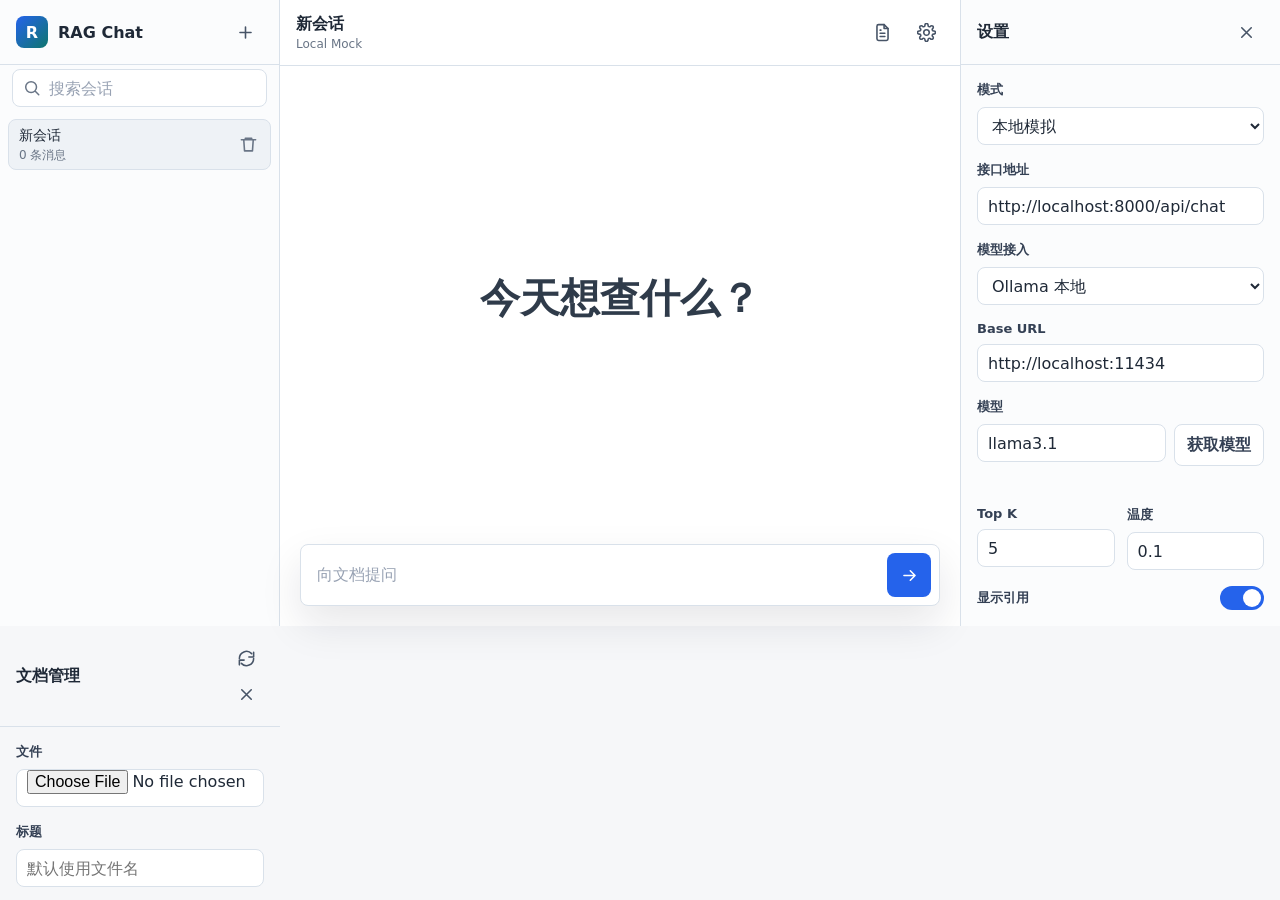
==== frontend/index.html @ 35ca2ca0 "Initial commit" ====
<!doctype html>
<html lang="zh-CN">
  <head>
    <meta charset="utf-8" />
    <meta name="viewport" content="width=device-width, initial-scale=1" />
    <title>RAG Chat</title>
    <link rel="stylesheet" href="./styles.css?v=3" />
  </head>
  <body>
    <div class="app-shell">
      <aside class="sidebar" aria-label="会话">
        <div class="sidebar-head">
          <div class="brand">
            <span class="brand-mark">R</span>
            <span class="brand-name">RAG Chat</span>
          </div>
          <button class="icon-button" id="new-chat" type="button" title="新建会话" aria-label="新建会话">
            <svg viewBox="0 0 24 24" aria-hidden="true">
              <path d="M12 5v14M5 12h14" />
            </svg>
          </button>
        </div>

        <div class="search-wrap">
          <svg viewBox="0 0 24 24" aria-hidden="true">
            <path d="m21 21-4.3-4.3M10.8 18a7.2 7.2 0 1 1 0-14.4 7.2 7.2 0 0 1 0 14.4Z" />
          </svg>
          <input id="session-search" type="search" placeholder="搜索会话" />
        </div>

        <nav class="session-list" id="session-list" aria-label="历史会话"></nav>
      </aside>

      <main class="chat-main">
        <header class="topbar">
          <button class="icon-button mobile-only" id="toggle-sidebar" type="button" title="会话" aria-label="会话">
            <svg viewBox="0 0 24 24" aria-hidden="true">
              <path d="M4 6h16M4 12h16M4 18h16" />
            </svg>
          </button>
          <div class="conversation-title">
            <span id="active-title">新会话</span>
            <small id="active-subtitle">Hybrid Retrieval</small>
          </div>
          <div class="topbar-actions">
            <button class="icon-button" id="toggle-documents" type="button" title="文档管理" aria-label="文档管理">
              <svg viewBox="0 0 24 24" aria-hidden="true">
                <path d="M14 2H7a2 2 0 0 0-2 2v16a2 2 0 0 0 2 2h10a2 2 0 0 0 2-2V7Z" />
                <path d="M14 2v5h5M9 13h6M9 17h6M9 9h1" />
              </svg>
            </button>
            <button class="icon-button" id="toggle-settings" type="button" title="设置" aria-label="设置">
              <svg viewBox="0 0 24 24" aria-hidden="true">
                <path d="M12 15.5a3.5 3.5 0 1 0 0-7 3.5 3.5 0 0 0 0 7Z" />
                <path d="M19.4 15a1.7 1.7 0 0 0 .3 1.9l.1.1a2 2 0 1 1-2.8 2.8l-.1-.1a1.7 1.7 0 0 0-1.9-.3 1.7 1.7 0 0 0-1 1.6v.3a2 2 0 1 1-4 0V21a1.7 1.7 0 0 0-1-1.6 1.7 1.7 0 0 0-1.9.3l-.1.1A2 2 0 1 1 4.2 17l.1-.1A1.7 1.7 0 0 0 4.6 15a1.7 1.7 0 0 0-1.6-1H2.7a2 2 0 1 1 0-4H3a1.7 1.7 0 0 0 1.6-1 1.7 1.7 0 0 0-.3-1.9L4.2 7A2 2 0 1 1 7 4.2l.1.1A1.7 1.7 0 0 0 9 4.6a1.7 1.7 0 0 0 1-1.6v-.3a2 2 0 1 1 4 0V3a1.7 1.7 0 0 0 1 1.6 1.7 1.7 0 0 0 1.9-.3l.1-.1A2 2 0 1 1 19.8 7l-.1.1a1.7 1.7 0 0 0-.3 1.9 1.7 1.7 0 0 0 1.6 1h.3a2 2 0 1 1 0 4H21a1.7 1.7 0 0 0-1.6 1Z" />
              </svg>
            </button>
          </div>
        </header>

        <section class="message-scroll" id="message-scroll" aria-live="polite">
          <div class="empty-state" id="empty-state">
            <h1>今天想查什么？</h1>
          </div>
          <div class="messages" id="messages"></div>
        </section>

        <section class="composer-wrap">
          <form class="composer" id="composer">
            <textarea id="prompt-input" rows="1" placeholder="向文档提问"></textarea>
            <button class="send-button" id="send-button" type="submit" title="发送" aria-label="发送">
              <svg viewBox="0 0 24 24" aria-hidden="true">
                <path d="M5 12h14M13 6l6 6-6 6" />
              </svg>
            </button>
          </form>
        </section>
      </main>

      <aside class="settings-panel" id="settings-panel" aria-label="设置">
        <div class="settings-head">
          <h2>设置</h2>
          <button class="icon-button" id="close-settings" type="button" title="关闭" aria-label="关闭">
            <svg viewBox="0 0 24 24" aria-hidden="true">
              <path d="M6 6l12 12M18 6 6 18" />
            </svg>
          </button>
        </div>

        <div class="field">
          <label for="mode-select">模式</label>
          <select id="mode-select">
            <option value="mock">本地模拟</option>
            <option value="api">后端接口</option>
          </select>
        </div>

        <div class="field">
          <label for="api-url">接口地址</label>
          <input id="api-url" type="url" value="http://localhost:8000/api/chat" />
        </div>

        <div class="field">
          <label for="llm-provider">模型接入</label>
          <select id="llm-provider">
            <option value="ollama">Ollama 本地</option>
            <option value="openai-compatible">OpenAI 兼容 API</option>
          </select>
        </div>

        <div class="field">
          <label for="llm-base-url">Base URL</label>
          <input id="llm-base-url" type="url" value="http://localhost:11434" />
        </div>

        <div class="field" id="llm-api-key-field">
          <label for="llm-api-key">API Key</label>
          <input id="llm-api-key" type="password" autocomplete="off" placeholder="sk-..." />
        </div>

        <div class="field">
          <label for="model-name">模型</label>
          <div class="model-picker">
            <input id="model-name" type="text" list="model-options" value="llama3.1" />
            <button class="secondary-button" id="refresh-models" type="button">获取模型</button>
          </div>
          <datalist id="model-options"></datalist>
          <small id="models-status"></small>
        </div>

        <div class="field-row">
          <div class="field">
            <label for="top-k">Top K</label>
            <input id="top-k" type="number" min="1" max="20" value="5" />
          </div>
          <div class="field">
            <label for="temperature">温度</label>
            <input id="temperature" type="number" min="0" max="2" step="0.1" value="0.1" />
          </div>
        </div>

        <div class="switch-field">
          <span>显示引用</span>
          <label class="switch">
            <input id="show-citations" type="checkbox" checked />
            <span></span>
          </label>
        </div>
      </aside>

      <aside class="documents-panel" id="documents-panel" aria-label="文档管理">
        <div class="settings-head">
          <h2>文档管理</h2>
          <div class="panel-actions">
            <button class="icon-button" id="refresh-documents" type="button" title="刷新" aria-label="刷新">
              <svg viewBox="0 0 24 24" aria-hidden="true">
                <path d="M21 12a9 9 0 0 1-15.5 6.2M3 12A9 9 0 0 1 18.5 5.8" />
                <path d="M21 4v6h-6M3 20v-6h6" />
              </svg>
            </button>
            <button class="icon-button" id="close-documents" type="button" title="关闭" aria-label="关闭">
              <svg viewBox="0 0 24 24" aria-hidden="true">
                <path d="M6 6l12 12M18 6 6 18" />
              </svg>
            </button>
          </div>
        </div>

        <form class="document-form" id="document-form">
          <div class="field">
            <label for="document-file">文件</label>
            <input id="document-file" type="file" required />
          </div>
          <div class="field">
            <label for="document-title">标题</label>
            <input id="document-title" type="text" placeholder="默认使用文件名" />
          </div>
          <div class="field-row">
            <div class="field">
              <label for="document-tenant">租户</label>
              <input id="document-tenant" type="text" placeholder="tenant-a" />
            </div>
            <div class="field">
              <label for="document-owner">所有者</label>
              <input id="document-owner" type="text" placeholder="user-001" />
            </div>
          </div>
          <div class="field">
            <label for="document-groups">用户组</label>
            <input id="document-groups" type="text" placeholder="compliance, legal" />
          </div>
          <div class="field">
            <label for="document-principals">用户 ID</label>
            <input id="document-principals" type="text" placeholder="user-001, user-002" />
          </div>
          <div class="field">
            <label for="document-classification">密级</label>
            <select id="document-classification">
              <option value="public">public</option>
              <option value="internal" selected>internal</option>
              <option value="confidential">confidential</option>
              <option value="restricted">restricted</option>
              <option value="secret">secret</option>
            </select>
          </div>
          <button class="primary-action" id="upload-document" type="submit">上传入库</button>
          <small id="documents-status"></small>
        </form>

        <div class="document-list" id="document-list"></div>
      </aside>
    </div>

    <div class="backdrop" id="backdrop"></div>
    <script src="./app.js?v=3"></script>
  </body>
</html>
---- frontend/styles.css ----
:root {
  --bg: #f6f7f9;
  --surface: #ffffff;
  --surface-muted: #eef2f6;
  --surface-strong: #e7edf3;
  --text: #1f2937;
  --muted: #697586;
  --line: #d9e1ea;
  --accent: #2563eb;
  --accent-2: #0f766e;
  --accent-soft: #e8f0ff;
  --danger: #b42318;
  --shadow: 0 18px 42px rgba(15, 23, 42, 0.1);
  --radius: 8px;
  font-family:
    Inter, ui-sans-serif, system-ui, -apple-system, BlinkMacSystemFont, "Segoe UI",
    "Microsoft YaHei", sans-serif;
}

* {
  box-sizing: border-box;
}

body {
  margin: 0;
  min-width: 320px;
  min-height: 100vh;
  color: var(--text);
  background: var(--bg);
}

button,
input,
select,
textarea {
  font: inherit;
}

button {
  cursor: pointer;
}

.app-shell {
  display: grid;
  grid-template-columns: 280px minmax(0, 1fr) 320px;
  height: 100vh;
  overflow: hidden;
}

.sidebar,
.settings-panel {
  background: #fbfcfd;
  border-color: var(--line);
  border-style: solid;
}

.sidebar {
  display: flex;
  flex-direction: column;
  min-width: 0;
  border-width: 0 1px 0 0;
}

.sidebar-head,
.topbar,
.settings-head {
  display: flex;
  align-items: center;
  gap: 12px;
  min-height: 64px;
  padding: 14px 16px;
}

.sidebar-head,
.topbar {
  border-bottom: 1px solid var(--line);
}

.brand {
  display: flex;
  align-items: center;
  gap: 10px;
  min-width: 0;
  flex: 1;
}

.brand-mark {
  display: grid;
  place-items: center;
  width: 32px;
  height: 32px;
  border-radius: var(--radius);
  color: white;
  background: linear-gradient(135deg, var(--accent), var(--accent-2));
  font-weight: 750;
}

.brand-name,
.conversation-title span {
  overflow: hidden;
  text-overflow: ellipsis;
  white-space: nowrap;
  font-weight: 700;
}

.search-wrap {
  position: relative;
  margin: 4px 12px 12px;
}

.search-wrap svg {
  position: absolute;
  left: 11px;
  top: 50%;
  width: 18px;
  height: 18px;
  transform: translateY(-50%);
  color: var(--muted);
}

.search-wrap input,
.field input,
.field select {
  width: 100%;
  height: 38px;
  border: 1px solid var(--line);
  border-radius: var(--radius);
  color: var(--text);
  background: white;
  outline: none;
}

.search-wrap input {
  padding: 0 12px 0 36px;
}

.field input,
.field select {
  padding: 0 10px;
}

.search-wrap input:focus,
.field input:focus,
.field select:focus,
.composer:focus-within {
  border-color: rgba(37, 99, 235, 0.7);
  box-shadow: 0 0 0 3px rgba(37, 99, 235, 0.12);
}

.session-list {
  display: flex;
  flex-direction: column;
  gap: 4px;
  min-height: 0;
  overflow: auto;
  padding: 0 8px 14px;
}

.session-item {
  display: grid;
  grid-template-columns: minmax(0, 1fr) 32px;
  align-items: center;
  gap: 6px;
  min-height: 42px;
  padding: 5px 5px 5px 10px;
  border: 1px solid transparent;
  border-radius: var(--radius);
  color: var(--text);
  background: transparent;
  text-align: left;
}

.session-item:hover,
.session-item.active {
  background: var(--surface-muted);
}

.session-item.active {
  border-color: var(--line);
}

.session-title {
  overflow: hidden;
  text-overflow: ellipsis;
  white-space: nowrap;
  font-size: 14px;
}

.session-meta {
  display: block;
  margin-top: 2px;
  overflow: hidden;
  text-overflow: ellipsis;
  white-space: nowrap;
  color: var(--muted);
  font-size: 12px;
}

.chat-main {
  display: grid;
  grid-template-rows: auto minmax(0, 1fr) auto;
  min-width: 0;
  background: var(--surface);
}

.topbar {
  justify-content: space-between;
}

.conversation-title {
  display: flex;
  flex-direction: column;
  min-width: 0;
  flex: 1;
}

.conversation-title small {
  margin-top: 2px;
  color: var(--muted);
  font-size: 12px;
}

.topbar-actions {
  display: flex;
  align-items: center;
  gap: 8px;
}

.message-scroll {
  position: relative;
  min-height: 0;
  overflow: auto;
  padding: 32px 20px;
}

.messages {
  display: flex;
  flex-direction: column;
  gap: 20px;
  width: min(880px, 100%);
  margin: 0 auto;
}

.empty-state {
  position: absolute;
  inset: 0;
  display: grid;
  place-items: center;
  pointer-events: none;
}

.empty-state.hidden {
  display: none;
}

.empty-state h1 {
  margin: 0;
  color: #2f3b4a;
  font-size: clamp(28px, 4vw, 40px);
  letter-spacing: 0;
}

.message {
  display: grid;
  grid-template-columns: 36px minmax(0, 1fr);
  gap: 12px;
  align-items: flex-start;
}

.message.user {
  grid-template-columns: minmax(0, 1fr) 36px;
}

.message.user .avatar {
  order: 2;
}

.message.user .bubble {
  justify-self: end;
  max-width: min(680px, 100%);
  background: var(--accent-soft);
  border-color: #c7d7fe;
}

.avatar {
  display: grid;
  place-items: center;
  width: 36px;
  height: 36px;
  border-radius: var(--radius);
  color: white;
  background: #344054;
  font-size: 13px;
  font-weight: 750;
}

.message.assistant .avatar {
  background: var(--accent-2);
}

.bubble {
  min-width: 0;
  border: 1px solid var(--line);
  border-radius: var(--radius);
  padding: 13px 14px;
  background: #fff;
  box-shadow: 0 6px 18px rgba(15, 23, 42, 0.05);
}

.bubble p {
  margin: 0 0 10px;
  line-height: 1.7;
  overflow-wrap: anywhere;
}

.bubble p:last-child {
  margin-bottom: 0;
}

.bubble-actions {
  display: flex;
  align-items: center;
  gap: 6px;
  margin-top: 10px;
}

.citations {
  display: flex;
  flex-wrap: wrap;
  gap: 8px;
  margin-top: 12px;
}

.citation {
  display: inline-flex;
  align-items: center;
  gap: 6px;
  max-width: 100%;
  min-height: 28px;
  padding: 4px 8px;
  border: 1px solid var(--line);
  border-radius: var(--radius);
  color: #344054;
  background: var(--surface-muted);
  font-size: 12px;
}

.citation span {
  overflow: hidden;
  text-overflow: ellipsis;
  white-space: nowrap;
}

.composer-wrap {
  padding: 14px 20px 20px;
  background: linear-gradient(180deg, rgba(255, 255, 255, 0.78), #fff 34%);
}

.composer {
  display: grid;
  grid-template-columns: minmax(0, 1fr) 44px;
  gap: 10px;
  width: min(880px, 100%);
  margin: 0 auto;
  padding: 8px;
  border: 1px solid var(--line);
  border-radius: var(--radius);
  background: white;
  box-shadow: var(--shadow);
}

.composer textarea {
  width: 100%;
  max-height: 180px;
  min-height: 42px;
  resize: none;
  border: 0;
  padding: 10px 8px;
  outline: none;
  line-height: 1.5;
  color: var(--text);
}

.composer textarea::placeholder,
.search-wrap input::placeholder {
  color: #98a2b3;
}

.icon-button,
.send-button,
.mini-button {
  display: grid;
  place-items: center;
  border: 1px solid transparent;
  border-radius: var(--radius);
  background: transparent;
}

.icon-button {
  width: 36px;
  height: 36px;
  color: #475467;
}

.icon-button:hover,
.mini-button:hover {
  background: var(--surface-muted);
}

.send-button {
  width: 44px;
  height: 44px;
  color: white;
  background: var(--accent);
}

.send-button:disabled {
  cursor: not-allowed;
  opacity: 0.5;
}

.mini-button {
  width: 30px;
  height: 30px;
  color: var(--muted);
}

svg {
  width: 19px;
  height: 19px;
  fill: none;
  stroke: currentColor;
  stroke-width: 2;
  stroke-linecap: round;
  stroke-linejoin: round;
}

.settings-panel {
  min-width: 0;
  border-width: 0 0 0 1px;
}

.settings-head {
  justify-content: space-between;
  border-bottom: 1px solid var(--line);
}

.settings-head h2 {
  margin: 0;
  font-size: 16px;
}

.field,
.switch-field {
  margin: 16px;
}

.field-row {
  display: grid;
  grid-template-columns: 1fr 1fr;
  gap: 12px;
  margin: 0 16px;
}

.field-row .field {
  margin: 0;
}

.model-picker {
  display: grid;
  grid-template-columns: minmax(0, 1fr) auto;
  gap: 8px;
}

.secondary-button {
  min-height: 42px;
  border: 1px solid var(--line);
  border-radius: var(--radius);
  padding: 0 12px;
  background: white;
  color: #344054;
  font-weight: 650;
  white-space: nowrap;
}

.secondary-button:hover {
  background: var(--surface-muted);
}

.secondary-button:disabled {
  cursor: not-allowed;
  opacity: 0.6;
}

.field small {
  display: block;
  min-height: 18px;
  margin-top: 6px;
  color: var(--muted);
  font-size: 12px;
  line-height: 1.4;
}

.field.hidden {
  display: none;
}

.field label,
.switch-field span {
  display: block;
  margin-bottom: 8px;
  color: #344054;
  font-size: 13px;
  font-weight: 650;
}

.switch-field {
  display: flex;
  align-items: center;
  justify-content: space-between;
  gap: 12px;
}

.switch-field span {
  margin: 0;
}

.switch {
  position: relative;
  display: inline-block;
  width: 44px;
  height: 24px;
}

.switch input {
  position: absolute;
  opacity: 0;
}

.switch span {
  position: absolute;
  inset: 0;
  border-radius: 999px;
  background: #cbd5e1;
}

.switch span::after {
  position: absolute;
  top: 3px;
  left: 3px;
  width: 18px;
  height: 18px;
  border-radius: 999px;
  background: white;
  content: "";
  transition: transform 160ms ease;
}

.switch input:checked + span {
  background: var(--accent);
}

.switch input:checked + span::after {
  transform: translateX(20px);
}

.typing {
  display: inline-flex;
  gap: 5px;
  align-items: center;
  min-height: 24px;
}

.typing i {
  width: 6px;
  height: 6px;
  border-radius: 999px;
  background: var(--muted);
  animation: pulse 1s infinite ease-in-out;
}

.typing i:nth-child(2) {
  animation-delay: 120ms;
}

.typing i:nth-child(3) {
  animation-delay: 240ms;
}

@keyframes pulse {
  0%,
  80%,
  100% {
    opacity: 0.35;
    transform: translateY(0);
  }
  40% {
    opacity: 1;
    transform: translateY(-3px);
  }
}

.mobile-only {
  display: none;
}

.backdrop {
  display: none;
}

@media (max-width: 1120px) {
  .app-shell {
    grid-template-columns: 260px minmax(0, 1fr);
  }

  .settings-panel {
    position: fixed;
    z-index: 30;
    top: 0;
    right: 0;
    bottom: 0;
    width: min(360px, calc(100vw - 24px));
    transform: translateX(104%);
    transition: transform 180ms ease;
    box-shadow: var(--shadow);
  }

  .settings-panel.open {
    transform: translateX(0);
  }

  .backdrop {
    position: fixed;
    z-index: 20;
    inset: 0;
    background: rgba(15, 23, 42, 0.28);
  }

  .backdrop.show {
    display: block;
  }
}

@media (max-width: 780px) {
  .app-shell {
    grid-template-columns: minmax(0, 1fr);
  }

  .sidebar {
    position: fixed;
    z-index: 35;
    inset: 0 auto 0 0;
    width: min(300px, calc(100vw - 54px));
    transform: translateX(-104%);
    transition: transform 180ms ease;
    box-shadow: var(--shadow);
  }

  .sidebar.open {
    transform: translateX(0);
  }

  .mobile-only {
    display: grid;
  }

  .topbar {
    min-height: 58px;
    padding: 10px 12px;
  }

  .message-scroll {
    padding: 22px 12px;
  }

  .message,
  .message.user {
    grid-template-columns: 30px minmax(0, 1fr);
  }

  .message.user .avatar {
    order: 0;
  }

  .message.user .bubble {
    justify-self: stretch;
  }

  .avatar {
    width: 30px;
    height: 30px;
    font-size: 12px;
  }

  .composer-wrap {
    padding: 10px 10px 14px;
  }

  .composer {
    grid-template-columns: minmax(0, 1fr) 42px;
  }

  .send-button {
    width: 42px;
    height: 42px;
  }
}
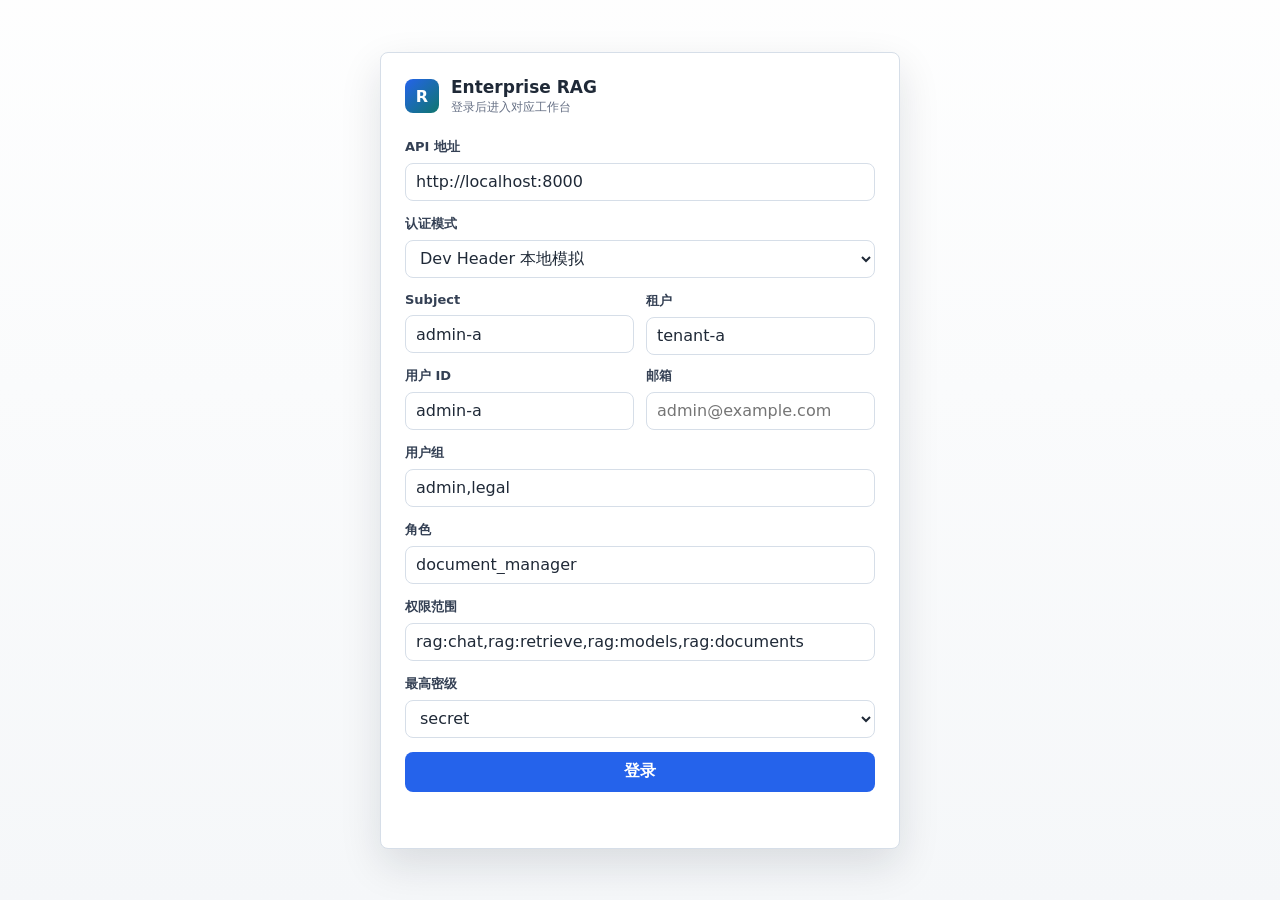
==== commit 4dcac904: "Split admin and chat frontends" ====
--- a/frontend/index.html
+++ b/frontend/index.html
@@ -3,215 +3,26 @@
   <head>
     <meta charset="utf-8" />
     <meta name="viewport" content="width=device-width, initial-scale=1" />
-    <title>RAG Chat</title>
-    <link rel="stylesheet" href="./styles.css?v=3" />
+    <title>Enterprise RAG</title>
+    <link rel="stylesheet" href="./styles.css?v=4" />
   </head>
-  <body>
-    <div class="app-shell">
-      <aside class="sidebar" aria-label="会话">
-        <div class="sidebar-head">
-          <div class="brand">
-            <span class="brand-mark">R</span>
-            <span class="brand-name">RAG Chat</span>
-          </div>
-          <button class="icon-button" id="new-chat" type="button" title="新建会话" aria-label="新建会话">
-            <svg viewBox="0 0 24 24" aria-hidden="true">
-              <path d="M12 5v14M5 12h14" />
-            </svg>
-          </button>
-        </div>
-
-        <div class="search-wrap">
-          <svg viewBox="0 0 24 24" aria-hidden="true">
-            <path d="m21 21-4.3-4.3M10.8 18a7.2 7.2 0 1 1 0-14.4 7.2 7.2 0 0 1 0 14.4Z" />
-          </svg>
-          <input id="session-search" type="search" placeholder="搜索会话" />
-        </div>
-
-        <nav class="session-list" id="session-list" aria-label="历史会话"></nav>
-      </aside>
-
-      <main class="chat-main">
-        <header class="topbar">
-          <button class="icon-button mobile-only" id="toggle-sidebar" type="button" title="会话" aria-label="会话">
-            <svg viewBox="0 0 24 24" aria-hidden="true">
-              <path d="M4 6h16M4 12h16M4 18h16" />
-            </svg>
-          </button>
-          <div class="conversation-title">
-            <span id="active-title">新会话</span>
-            <small id="active-subtitle">Hybrid Retrieval</small>
-          </div>
-          <div class="topbar-actions">
-            <button class="icon-button" id="toggle-documents" type="button" title="文档管理" aria-label="文档管理">
-              <svg viewBox="0 0 24 24" aria-hidden="true">
-                <path d="M14 2H7a2 2 0 0 0-2 2v16a2 2 0 0 0 2 2h10a2 2 0 0 0 2-2V7Z" />
-                <path d="M14 2v5h5M9 13h6M9 17h6M9 9h1" />
-              </svg>
-            </button>
-            <button class="icon-button" id="toggle-settings" type="button" title="设置" aria-label="设置">
-              <svg viewBox="0 0 24 24" aria-hidden="true">
-                <path d="M12 15.5a3.5 3.5 0 1 0 0-7 3.5 3.5 0 0 0 0 7Z" />
-                <path d="M19.4 15a1.7 1.7 0 0 0 .3 1.9l.1.1a2 2 0 1 1-2.8 2.8l-.1-.1a1.7 1.7 0 0 0-1.9-.3 1.7 1.7 0 0 0-1 1.6v.3a2 2 0 1 1-4 0V21a1.7 1.7 0 0 0-1-1.6 1.7 1.7 0 0 0-1.9.3l-.1.1A2 2 0 1 1 4.2 17l.1-.1A1.7 1.7 0 0 0 4.6 15a1.7 1.7 0 0 0-1.6-1H2.7a2 2 0 1 1 0-4H3a1.7 1.7 0 0 0 1.6-1 1.7 1.7 0 0 0-.3-1.9L4.2 7A2 2 0 1 1 7 4.2l.1.1A1.7 1.7 0 0 0 9 4.6a1.7 1.7 0 0 0 1-1.6v-.3a2 2 0 1 1 4 0V3a1.7 1.7 0 0 0 1 1.6 1.7 1.7 0 0 0 1.9-.3l.1-.1A2 2 0 1 1 19.8 7l-.1.1a1.7 1.7 0 0 0-.3 1.9 1.7 1.7 0 0 0 1.6 1h.3a2 2 0 1 1 0 4H21a1.7 1.7 0 0 0-1.6 1Z" />
-              </svg>
-            </button>
-          </div>
-        </header>
-
-        <section class="message-scroll" id="message-scroll" aria-live="polite">
-          <div class="empty-state" id="empty-state">
-            <h1>今天想查什么？</h1>
-          </div>
-          <div class="messages" id="messages"></div>
-        </section>
-
-        <section class="composer-wrap">
-          <form class="composer" id="composer">
-            <textarea id="prompt-input" rows="1" placeholder="向文档提问"></textarea>
-            <button class="send-button" id="send-button" type="submit" title="发送" aria-label="发送">
-              <svg viewBox="0 0 24 24" aria-hidden="true">
-                <path d="M5 12h14M13 6l6 6-6 6" />
-              </svg>
-            </button>
-          </form>
-        </section>
-      </main>
-
-      <aside class="settings-panel" id="settings-panel" aria-label="设置">
-        <div class="settings-head">
-          <h2>设置</h2>
-          <button class="icon-button" id="close-settings" type="button" title="关闭" aria-label="关闭">
-            <svg viewBox="0 0 24 24" aria-hidden="true">
-              <path d="M6 6l12 12M18 6 6 18" />
-            </svg>
-          </button>
-        </div>
-
-        <div class="field">
-          <label for="mode-select">模式</label>
-          <select id="mode-select">
-            <option value="mock">本地模拟</option>
-            <option value="api">后端接口</option>
-          </select>
-        </div>
-
-        <div class="field">
-          <label for="api-url">接口地址</label>
-          <input id="api-url" type="url" value="http://localhost:8000/api/chat" />
-        </div>
-
-        <div class="field">
-          <label for="llm-provider">模型接入</label>
-          <select id="llm-provider">
-            <option value="ollama">Ollama 本地</option>
-            <option value="openai-compatible">OpenAI 兼容 API</option>
-          </select>
-        </div>
-
-        <div class="field">
-          <label for="llm-base-url">Base URL</label>
-          <input id="llm-base-url" type="url" value="http://localhost:11434" />
-        </div>
-
-        <div class="field" id="llm-api-key-field">
-          <label for="llm-api-key">API Key</label>
-          <input id="llm-api-key" type="password" autocomplete="off" placeholder="sk-..." />
-        </div>
-
-        <div class="field">
-          <label for="model-name">模型</label>
-          <div class="model-picker">
-            <input id="model-name" type="text" list="model-options" value="llama3.1" />
-            <button class="secondary-button" id="refresh-models" type="button">获取模型</button>
-          </div>
-          <datalist id="model-options"></datalist>
-          <small id="models-status"></small>
-        </div>
-
-        <div class="field-row">
-          <div class="field">
-            <label for="top-k">Top K</label>
-            <input id="top-k" type="number" min="1" max="20" value="5" />
-          </div>
-          <div class="field">
-            <label for="temperature">温度</label>
-            <input id="temperature" type="number" min="0" max="2" step="0.1" value="0.1" />
+  <body class="gateway-page">
+    <main class="gateway-shell">
+      <section class="gateway-panel">
+        <div class="brand-row">
+          <span class="brand-mark">R</span>
+          <div>
+            <strong>Enterprise RAG</strong>
+            <span>权限隔离的文档管理与知识问答</span>
           </div>
         </div>
-
-        <div class="switch-field">
-          <span>显示引用</span>
-          <label class="switch">
-            <input id="show-citations" type="checkbox" checked />
-            <span></span>
-          </label>
+        <div class="gateway-actions">
+          <a class="primary-action link-action" href="./login.html">登录</a>
+          <a class="secondary-button link-action" href="./chat.html">问答页面</a>
+          <a class="secondary-button link-action" href="./admin.html">文档管理</a>
         </div>
-      </aside>
-
-      <aside class="documents-panel" id="documents-panel" aria-label="文档管理">
-        <div class="settings-head">
-          <h2>文档管理</h2>
-          <div class="panel-actions">
-            <button class="icon-button" id="refresh-documents" type="button" title="刷新" aria-label="刷新">
-              <svg viewBox="0 0 24 24" aria-hidden="true">
-                <path d="M21 12a9 9 0 0 1-15.5 6.2M3 12A9 9 0 0 1 18.5 5.8" />
-                <path d="M21 4v6h-6M3 20v-6h6" />
-              </svg>
-            </button>
-            <button class="icon-button" id="close-documents" type="button" title="关闭" aria-label="关闭">
-              <svg viewBox="0 0 24 24" aria-hidden="true">
-                <path d="M6 6l12 12M18 6 6 18" />
-              </svg>
-            </button>
-          </div>
-        </div>
-
-        <form class="document-form" id="document-form">
-          <div class="field">
-            <label for="document-file">文件</label>
-            <input id="document-file" type="file" required />
-          </div>
-          <div class="field">
-            <label for="document-title">标题</label>
-            <input id="document-title" type="text" placeholder="默认使用文件名" />
-          </div>
-          <div class="field-row">
-            <div class="field">
-              <label for="document-tenant">租户</label>
-              <input id="document-tenant" type="text" placeholder="tenant-a" />
-            </div>
-            <div class="field">
-              <label for="document-owner">所有者</label>
-              <input id="document-owner" type="text" placeholder="user-001" />
-            </div>
-          </div>
-          <div class="field">
-            <label for="document-groups">用户组</label>
-            <input id="document-groups" type="text" placeholder="compliance, legal" />
-          </div>
-          <div class="field">
-            <label for="document-principals">用户 ID</label>
-            <input id="document-principals" type="text" placeholder="user-001, user-002" />
-          </div>
-          <div class="field">
-            <label for="document-classification">密级</label>
-            <select id="document-classification">
-              <option value="public">public</option>
-              <option value="internal" selected>internal</option>
-              <option value="confidential">confidential</option>
-              <option value="restricted">restricted</option>
-              <option value="secret">secret</option>
-            </select>
-          </div>
-          <button class="primary-action" id="upload-document" type="submit">上传入库</button>
-          <small id="documents-status"></small>
-        </form>
-
-        <div class="document-list" id="document-list"></div>
-      </aside>
-    </div>
-
-    <div class="backdrop" id="backdrop"></div>
-    <script src="./app.js?v=3"></script>
+      </section>
+    </main>
+    <script src="./app.js?v=4"></script>
   </body>
 </html>
--- a/frontend/styles.css
+++ b/frontend/styles.css
@@ -1,16 +1,18 @@
 :root {
-  --bg: #f6f7f9;
+  --bg: #f5f7f9;
   --surface: #ffffff;
   --surface-muted: #eef2f6;
-  --surface-strong: #e7edf3;
+  --surface-strong: #e4eaf0;
   --text: #1f2937;
-  --muted: #697586;
-  --line: #d9e1ea;
+  --muted: #667085;
+  --line: #d6dee8;
   --accent: #2563eb;
-  --accent-2: #0f766e;
   --accent-soft: #e8f0ff;
+  --teal: #0f766e;
+  --success: #067647;
   --danger: #b42318;
-  --shadow: 0 18px 42px rgba(15, 23, 42, 0.1);
+  --warning: #b54708;
+  --shadow: 0 16px 42px rgba(15, 23, 42, 0.12);
   --radius: 8px;
   font-family:
     Inter, ui-sans-serif, system-ui, -apple-system, BlinkMacSystemFont, "Segoe UI",
@@ -36,11 +38,246 @@
   font: inherit;
 }
 
+button,
+a {
+  -webkit-tap-highlight-color: transparent;
+}
+
 button {
   cursor: pointer;
 }
 
-.app-shell {
+a {
+  color: inherit;
+  text-decoration: none;
+}
+
+svg {
+  width: 19px;
+  height: 19px;
+  fill: none;
+  stroke: currentColor;
+  stroke-linecap: round;
+  stroke-linejoin: round;
+  stroke-width: 2;
+}
+
+.hidden {
+  display: none !important;
+}
+
+.gateway-page,
+.login-page {
+  display: grid;
+  min-height: 100vh;
+  background:
+    linear-gradient(180deg, rgba(255, 255, 255, 0.88), rgba(245, 247, 249, 0.96)),
+    #f5f7f9;
+}
+
+.gateway-shell,
+.login-shell {
+  display: grid;
+  place-items: center;
+  width: min(100%, 1120px);
+  margin: 0 auto;
+  padding: 28px;
+}
+
+.gateway-panel,
+.login-panel {
+  width: min(100%, 520px);
+  border: 1px solid var(--line);
+  border-radius: var(--radius);
+  padding: 24px;
+  background: var(--surface);
+  box-shadow: var(--shadow);
+}
+
+.gateway-actions {
+  display: grid;
+  gap: 10px;
+  margin-top: 22px;
+}
+
+.brand-row {
+  display: flex;
+  align-items: center;
+  gap: 12px;
+  min-width: 0;
+}
+
+.brand-row.compact {
+  flex: 1;
+}
+
+.brand-row div {
+  display: grid;
+  gap: 2px;
+  min-width: 0;
+}
+
+.brand-row strong {
+  overflow: hidden;
+  text-overflow: ellipsis;
+  white-space: nowrap;
+  font-size: 17px;
+}
+
+.brand-row span:last-child {
+  overflow: hidden;
+  color: var(--muted);
+  font-size: 12px;
+  text-overflow: ellipsis;
+  white-space: nowrap;
+}
+
+.brand-mark {
+  display: grid;
+  flex: 0 0 auto;
+  place-items: center;
+  width: 34px;
+  height: 34px;
+  border-radius: var(--radius);
+  color: white;
+  background: linear-gradient(135deg, var(--accent), var(--teal));
+  font-weight: 800;
+}
+
+.login-form,
+.admin-form {
+  display: grid;
+  gap: 14px;
+  margin-top: 22px;
+}
+
+.auth-section {
+  display: grid;
+  gap: 14px;
+}
+
+.field {
+  display: grid;
+  gap: 7px;
+  min-width: 0;
+}
+
+.field label,
+.switch-field > span {
+  color: #344054;
+  font-size: 13px;
+  font-weight: 700;
+}
+
+.field input,
+.field select,
+.field textarea,
+.search-wrap input {
+  width: 100%;
+  min-width: 0;
+  border: 1px solid var(--line);
+  border-radius: var(--radius);
+  color: var(--text);
+  background: white;
+  outline: none;
+}
+
+.field input,
+.field select,
+.search-wrap input {
+  height: 38px;
+  padding: 0 10px;
+}
+
+.field textarea {
+  resize: vertical;
+  padding: 10px;
+  line-height: 1.5;
+}
+
+.field input:focus,
+.field select:focus,
+.field textarea:focus,
+.search-wrap input:focus,
+.composer:focus-within {
+  border-color: rgba(37, 99, 235, 0.7);
+  box-shadow: 0 0 0 3px rgba(37, 99, 235, 0.12);
+}
+
+.field-grid {
+  display: grid;
+  grid-template-columns: repeat(2, minmax(0, 1fr));
+  gap: 12px;
+}
+
+.field-grid.compact-grid {
+  margin: 16px;
+}
+
+.primary-button,
+.primary-action,
+.secondary-button {
+  display: inline-grid;
+  align-items: center;
+  justify-content: center;
+  min-height: 40px;
+  border-radius: var(--radius);
+  padding: 0 14px;
+  font-weight: 750;
+  white-space: nowrap;
+}
+
+.primary-button,
+.primary-action {
+  border: 0;
+  color: white;
+  background: var(--accent);
+}
+
+.secondary-button {
+  border: 1px solid var(--line);
+  color: #344054;
+  background: white;
+}
+
+.secondary-button:hover {
+  background: var(--surface-muted);
+}
+
+.secondary-button.danger {
+  color: var(--danger);
+}
+
+.compact-button {
+  min-height: 34px;
+  padding: 0 10px;
+  font-size: 13px;
+}
+
+.link-action {
+  width: 100%;
+}
+
+.primary-button:disabled,
+.secondary-button:disabled,
+.send-button:disabled {
+  cursor: not-allowed;
+  opacity: 0.6;
+}
+
+.form-status {
+  min-height: 18px;
+  margin: 0;
+  color: var(--muted);
+  font-size: 12px;
+  line-height: 1.45;
+}
+
+.form-status.error {
+  color: var(--danger);
+}
+
+.chat-shell {
   display: grid;
   grid-template-columns: 280px minmax(0, 1fr) 320px;
   height: 100vh;
@@ -49,16 +286,20 @@
 
 .sidebar,
 .settings-panel {
-  background: #fbfcfd;
+  min-width: 0;
   border-color: var(--line);
   border-style: solid;
+  background: #fbfcfd;
 }
 
 .sidebar {
   display: flex;
   flex-direction: column;
-  min-width: 0;
   border-width: 0 1px 0 0;
+}
+
+.settings-panel {
+  border-width: 0 0 0 1px;
 }
 
 .sidebar-head,
@@ -72,35 +313,43 @@
 }
 
 .sidebar-head,
+.topbar,
+.settings-head,
+.admin-topbar {
+  border-bottom: 1px solid var(--line);
+}
+
 .topbar {
-  border-bottom: 1px solid var(--line);
-}
-
-.brand {
+  justify-content: space-between;
+}
+
+.topbar-actions {
   display: flex;
   align-items: center;
-  gap: 10px;
+  gap: 8px;
+}
+
+.page-title {
+  display: grid;
   min-width: 0;
   flex: 1;
-}
-
-.brand-mark {
-  display: grid;
-  place-items: center;
-  width: 32px;
-  height: 32px;
-  border-radius: var(--radius);
-  color: white;
-  background: linear-gradient(135deg, var(--accent), var(--accent-2));
-  font-weight: 750;
-}
-
-.brand-name,
-.conversation-title span {
+  gap: 2px;
+}
+
+.page-title strong,
+.session-title {
   overflow: hidden;
   text-overflow: ellipsis;
   white-space: nowrap;
-  font-weight: 700;
+}
+
+.page-title span,
+.session-meta {
+  overflow: hidden;
+  color: var(--muted);
+  font-size: 12px;
+  text-overflow: ellipsis;
+  white-space: nowrap;
 }
 
 .search-wrap {
@@ -114,41 +363,17 @@
   top: 50%;
   width: 18px;
   height: 18px;
+  color: var(--muted);
   transform: translateY(-50%);
-  color: var(--muted);
-}
-
-.search-wrap input,
-.field input,
-.field select {
-  width: 100%;
-  height: 38px;
-  border: 1px solid var(--line);
-  border-radius: var(--radius);
-  color: var(--text);
-  background: white;
-  outline: none;
 }
 
 .search-wrap input {
-  padding: 0 12px 0 36px;
-}
-
-.field input,
-.field select {
-  padding: 0 10px;
-}
-
-.search-wrap input:focus,
-.field input:focus,
-.field select:focus,
-.composer:focus-within {
-  border-color: rgba(37, 99, 235, 0.7);
-  box-shadow: 0 0 0 3px rgba(37, 99, 235, 0.12);
+  padding-left: 36px;
 }
 
 .session-list {
   display: flex;
+  flex: 1;
   flex-direction: column;
   gap: 4px;
   min-height: 0;
@@ -162,9 +387,9 @@
   align-items: center;
   gap: 6px;
   min-height: 42px;
+  border: 1px solid transparent;
+  border-radius: var(--radius);
   padding: 5px 5px 5px 10px;
-  border: 1px solid transparent;
-  border-radius: var(--radius);
   color: var(--text);
   background: transparent;
   text-align: left;
@@ -179,51 +404,11 @@
   border-color: var(--line);
 }
 
-.session-title {
-  overflow: hidden;
-  text-overflow: ellipsis;
-  white-space: nowrap;
-  font-size: 14px;
-}
-
-.session-meta {
-  display: block;
-  margin-top: 2px;
-  overflow: hidden;
-  text-overflow: ellipsis;
-  white-space: nowrap;
-  color: var(--muted);
-  font-size: 12px;
-}
-
 .chat-main {
   display: grid;
   grid-template-rows: auto minmax(0, 1fr) auto;
   min-width: 0;
   background: var(--surface);
-}
-
-.topbar {
-  justify-content: space-between;
-}
-
-.conversation-title {
-  display: flex;
-  flex-direction: column;
-  min-width: 0;
-  flex: 1;
-}
-
-.conversation-title small {
-  margin-top: 2px;
-  color: var(--muted);
-  font-size: 12px;
-}
-
-.topbar-actions {
-  display: flex;
-  align-items: center;
-  gap: 8px;
 }
 
 .message-scroll {
@@ -236,7 +421,7 @@
 .messages {
   display: flex;
   flex-direction: column;
-  gap: 20px;
+  gap: 18px;
   width: min(880px, 100%);
   margin: 0 auto;
 }
@@ -255,7 +440,7 @@
 
 .empty-state h1 {
   margin: 0;
-  color: #2f3b4a;
+  color: #344054;
   font-size: clamp(28px, 4vw, 40px);
   letter-spacing: 0;
 }
@@ -278,8 +463,8 @@
 .message.user .bubble {
   justify-self: end;
   max-width: min(680px, 100%);
+  border-color: #c7d7fe;
   background: var(--accent-soft);
-  border-color: #c7d7fe;
 }
 
 .avatar {
@@ -291,11 +476,11 @@
   color: white;
   background: #344054;
   font-size: 13px;
-  font-weight: 750;
+  font-weight: 800;
 }
 
 .message.assistant .avatar {
-  background: var(--accent-2);
+  background: var(--teal);
 }
 
 .bubble {
@@ -303,27 +488,21 @@
   border: 1px solid var(--line);
   border-radius: var(--radius);
   padding: 13px 14px;
-  background: #fff;
+  background: white;
   box-shadow: 0 6px 18px rgba(15, 23, 42, 0.05);
 }
 
 .bubble p {
   margin: 0 0 10px;
+  overflow-wrap: anywhere;
   line-height: 1.7;
-  overflow-wrap: anywhere;
 }
 
 .bubble p:last-child {
   margin-bottom: 0;
 }
 
-.bubble-actions {
-  display: flex;
-  align-items: center;
-  gap: 6px;
-  margin-top: 10px;
-}
-
+.bubble-actions,
 .citations {
   display: flex;
   flex-wrap: wrap;
@@ -337,9 +516,9 @@
   gap: 6px;
   max-width: 100%;
   min-height: 28px;
+  border: 1px solid var(--line);
+  border-radius: var(--radius);
   padding: 4px 8px;
-  border: 1px solid var(--line);
-  border-radius: var(--radius);
   color: #344054;
   background: var(--surface-muted);
   font-size: 12px;
@@ -362,9 +541,9 @@
   gap: 10px;
   width: min(880px, 100%);
   margin: 0 auto;
+  border: 1px solid var(--line);
+  border-radius: var(--radius);
   padding: 8px;
-  border: 1px solid var(--line);
-  border-radius: var(--radius);
   background: white;
   box-shadow: var(--shadow);
 }
@@ -376,14 +555,9 @@
   resize: none;
   border: 0;
   padding: 10px 8px;
+  color: var(--text);
   outline: none;
   line-height: 1.5;
-  color: var(--text);
-}
-
-.composer textarea::placeholder,
-.search-wrap input::placeholder {
-  color: #98a2b3;
 }
 
 .icon-button,
@@ -414,35 +588,14 @@
   background: var(--accent);
 }
 
-.send-button:disabled {
-  cursor: not-allowed;
-  opacity: 0.5;
-}
-
 .mini-button {
   width: 30px;
   height: 30px;
   color: var(--muted);
 }
 
-svg {
-  width: 19px;
-  height: 19px;
-  fill: none;
-  stroke: currentColor;
-  stroke-width: 2;
-  stroke-linecap: round;
-  stroke-linejoin: round;
-}
-
-.settings-panel {
-  min-width: 0;
-  border-width: 0 0 0 1px;
-}
-
 .settings-head {
   justify-content: space-between;
-  border-bottom: 1px solid var(--line);
 }
 
 .settings-head h2 {
@@ -450,68 +603,15 @@
   font-size: 16px;
 }
 
-.field,
+.settings-panel .field,
 .switch-field {
   margin: 16px;
 }
 
-.field-row {
-  display: grid;
-  grid-template-columns: 1fr 1fr;
-  gap: 12px;
-  margin: 0 16px;
-}
-
-.field-row .field {
-  margin: 0;
-}
-
 .model-picker {
   display: grid;
   grid-template-columns: minmax(0, 1fr) auto;
   gap: 8px;
-}
-
-.secondary-button {
-  min-height: 42px;
-  border: 1px solid var(--line);
-  border-radius: var(--radius);
-  padding: 0 12px;
-  background: white;
-  color: #344054;
-  font-weight: 650;
-  white-space: nowrap;
-}
-
-.secondary-button:hover {
-  background: var(--surface-muted);
-}
-
-.secondary-button:disabled {
-  cursor: not-allowed;
-  opacity: 0.6;
-}
-
-.field small {
-  display: block;
-  min-height: 18px;
-  margin-top: 6px;
-  color: var(--muted);
-  font-size: 12px;
-  line-height: 1.4;
-}
-
-.field.hidden {
-  display: none;
-}
-
-.field label,
-.switch-field span {
-  display: block;
-  margin-bottom: 8px;
-  color: #344054;
-  font-size: 13px;
-  font-weight: 650;
 }
 
 .switch-field {
@@ -519,10 +619,6 @@
   align-items: center;
   justify-content: space-between;
   gap: 12px;
-}
-
-.switch-field span {
-  margin: 0;
 }
 
 .switch {
@@ -566,8 +662,8 @@
 
 .typing {
   display: inline-flex;
+  align-items: center;
   gap: 5px;
-  align-items: center;
   min-height: 24px;
 }
 
@@ -594,12 +690,205 @@
     opacity: 0.35;
     transform: translateY(0);
   }
+
   40% {
     opacity: 1;
     transform: translateY(-3px);
   }
 }
 
+.admin-shell {
+  min-height: 100vh;
+  background: var(--bg);
+}
+
+.admin-topbar {
+  position: sticky;
+  z-index: 10;
+  top: 0;
+  display: flex;
+  align-items: center;
+  justify-content: space-between;
+  gap: 18px;
+  min-height: 64px;
+  padding: 12px 22px;
+  background: rgba(251, 252, 253, 0.96);
+  backdrop-filter: blur(10px);
+}
+
+.admin-main {
+  display: grid;
+  grid-template-columns: minmax(320px, 420px) minmax(0, 1fr);
+  gap: 18px;
+  width: min(1440px, 100%);
+  margin: 0 auto;
+  padding: 18px;
+}
+
+.admin-upload,
+.admin-documents {
+  min-width: 0;
+  border: 1px solid var(--line);
+  border-radius: var(--radius);
+  background: var(--surface);
+}
+
+.admin-upload {
+  align-self: start;
+  padding: 18px;
+}
+
+.admin-documents {
+  padding: 18px;
+}
+
+.section-head {
+  display: flex;
+  align-items: flex-start;
+  justify-content: space-between;
+  gap: 16px;
+  margin-bottom: 16px;
+}
+
+.section-head h1 {
+  margin: 0;
+  font-size: 18px;
+}
+
+.section-head p {
+  margin: 5px 0 0;
+  color: var(--muted);
+  font-size: 13px;
+  line-height: 1.5;
+}
+
+.table-wrap {
+  position: relative;
+  min-width: 0;
+  overflow: auto;
+  border: 1px solid var(--line);
+  border-radius: var(--radius);
+}
+
+.document-table {
+  width: 100%;
+  min-width: 920px;
+  border-collapse: collapse;
+  background: white;
+}
+
+.document-table th,
+.document-table td {
+  border-bottom: 1px solid var(--line);
+  padding: 11px 12px;
+  text-align: left;
+  vertical-align: top;
+}
+
+.document-table th {
+  color: #475467;
+  background: #f8fafc;
+  font-size: 12px;
+  font-weight: 800;
+}
+
+.document-table td {
+  color: var(--text);
+  font-size: 13px;
+}
+
+.document-table td strong,
+.document-table td span {
+  display: block;
+}
+
+.document-table td span {
+  margin-top: 3px;
+  color: var(--muted);
+}
+
+.permission-chip {
+  display: inline-block !important;
+  max-width: 220px;
+  margin: 0 5px 5px 0 !important;
+  overflow: hidden;
+  border-radius: 999px;
+  padding: 3px 8px;
+  color: #344054 !important;
+  background: var(--surface-muted);
+  text-overflow: ellipsis;
+  white-space: nowrap;
+}
+
+.status-pill {
+  display: inline-grid !important;
+  min-width: 72px;
+  min-height: 24px;
+  place-items: center;
+  border-radius: 999px;
+  padding: 0 8px;
+  color: #344054 !important;
+  background: var(--surface-muted);
+  font-size: 12px;
+  font-weight: 800;
+}
+
+.status-pill.ready {
+  color: var(--success) !important;
+  background: #dcfae6;
+}
+
+.status-pill.failed {
+  color: var(--danger) !important;
+  background: #fee4e2;
+}
+
+.status-pill.parsing,
+.status-pill.chunking,
+.status-pill.indexing {
+  color: #175cd3 !important;
+  background: #dbeafe;
+}
+
+.row-error {
+  margin-top: 6px !important;
+  color: var(--danger) !important;
+}
+
+.row-actions {
+  display: flex;
+  flex-wrap: wrap;
+  gap: 6px;
+}
+
+.table-empty {
+  padding: 18px;
+  color: var(--muted);
+  text-align: center;
+}
+
+.edit-panel {
+  position: fixed;
+  z-index: 32;
+  top: 0;
+  right: 0;
+  bottom: 0;
+  width: min(420px, calc(100vw - 24px));
+  border-left: 1px solid var(--line);
+  background: #fbfcfd;
+  box-shadow: var(--shadow);
+  transform: translateX(104%);
+  transition: transform 180ms ease;
+}
+
+.edit-panel.open {
+  transform: translateX(0);
+}
+
+.edit-panel .admin-form {
+  padding: 0 16px 16px;
+}
+
 .mobile-only {
   display: none;
 }
@@ -608,8 +897,16 @@
   display: none;
 }
 
-@media (max-width: 1120px) {
-  .app-shell {
+.backdrop.show {
+  position: fixed;
+  z-index: 20;
+  inset: 0;
+  display: block;
+  background: rgba(15, 23, 42, 0.28);
+}
+
+@media (max-width: 1180px) {
+  .chat-shell {
     grid-template-columns: 260px minmax(0, 1fr);
   }
 
@@ -620,29 +917,22 @@
     right: 0;
     bottom: 0;
     width: min(360px, calc(100vw - 24px));
+    box-shadow: var(--shadow);
     transform: translateX(104%);
     transition: transform 180ms ease;
-    box-shadow: var(--shadow);
   }
 
   .settings-panel.open {
     transform: translateX(0);
   }
 
-  .backdrop {
-    position: fixed;
-    z-index: 20;
-    inset: 0;
-    background: rgba(15, 23, 42, 0.28);
-  }
-
-  .backdrop.show {
-    display: block;
+  .admin-main {
+    grid-template-columns: 1fr;
   }
 }
 
 @media (max-width: 780px) {
-  .app-shell {
+  .chat-shell {
     grid-template-columns: minmax(0, 1fr);
   }
 
@@ -651,9 +941,9 @@
     z-index: 35;
     inset: 0 auto 0 0;
     width: min(300px, calc(100vw - 54px));
+    box-shadow: var(--shadow);
     transform: translateX(-104%);
     transition: transform 180ms ease;
-    box-shadow: var(--shadow);
   }
 
   .sidebar.open {
@@ -664,9 +954,14 @@
     display: grid;
   }
 
-  .topbar {
+  .topbar,
+  .admin-topbar {
     min-height: 58px;
     padding: 10px 12px;
+  }
+
+  .topbar-actions {
+    gap: 6px;
   }
 
   .message-scroll {
@@ -704,4 +999,17 @@
     width: 42px;
     height: 42px;
   }
-}
+
+  .field-grid {
+    grid-template-columns: 1fr;
+  }
+
+  .admin-topbar {
+    align-items: flex-start;
+    flex-direction: column;
+  }
+
+  .admin-main {
+    padding: 10px;
+  }
+}
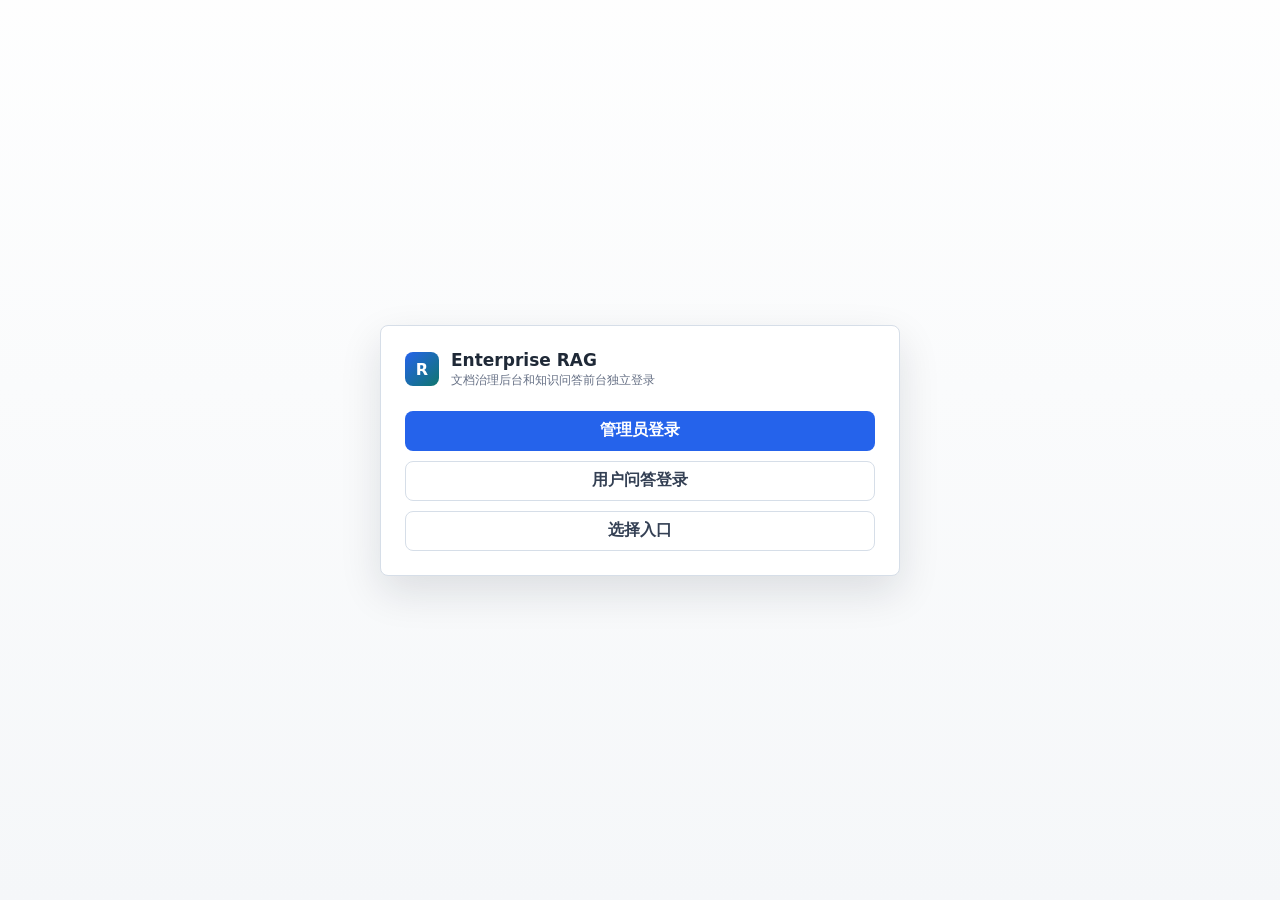
==== commit 6425e64c: "Add durable document jobs and JWT frontends" ====
--- a/frontend/index.html
+++ b/frontend/index.html
@@ -4,7 +4,7 @@
     <meta charset="utf-8" />
     <meta name="viewport" content="width=device-width, initial-scale=1" />
     <title>Enterprise RAG</title>
-    <link rel="stylesheet" href="./styles.css?v=4" />
+    <link rel="stylesheet" href="./styles.css?v=5" />
   </head>
   <body class="gateway-page">
     <main class="gateway-shell">
@@ -13,16 +13,16 @@
           <span class="brand-mark">R</span>
           <div>
             <strong>Enterprise RAG</strong>
-            <span>权限隔离的文档管理与知识问答</span>
+            <span>文档治理后台和知识问答前台独立登录</span>
           </div>
         </div>
         <div class="gateway-actions">
-          <a class="primary-action link-action" href="./login.html">登录</a>
-          <a class="secondary-button link-action" href="./chat.html">问答页面</a>
-          <a class="secondary-button link-action" href="./admin.html">文档管理</a>
+          <a class="primary-action link-action" href="./admin-login.html">管理员登录</a>
+          <a class="secondary-button link-action" href="./chat-login.html">用户问答登录</a>
+          <a class="secondary-button link-action" href="./login.html">选择入口</a>
         </div>
       </section>
     </main>
-    <script src="./app.js?v=4"></script>
+    <script src="./app.js?v=5"></script>
   </body>
 </html>
--- a/frontend/styles.css
+++ b/frontend/styles.css
@@ -855,6 +855,34 @@
   color: var(--danger) !important;
 }
 
+.job-summary {
+  display: grid !important;
+  gap: 5px;
+  min-width: 150px;
+  margin-top: 7px !important;
+  color: var(--muted) !important;
+  font-size: 12px;
+}
+
+.job-progress {
+  position: relative;
+  display: block !important;
+  width: 150px;
+  height: 6px;
+  overflow: hidden;
+  border-radius: 999px;
+  background: var(--surface-strong);
+}
+
+.job-progress::after {
+  position: absolute;
+  inset: 0 auto 0 0;
+  width: var(--progress, 0%);
+  border-radius: inherit;
+  background: var(--accent);
+  content: "";
+}
+
 .row-actions {
   display: flex;
   flex-wrap: wrap;
